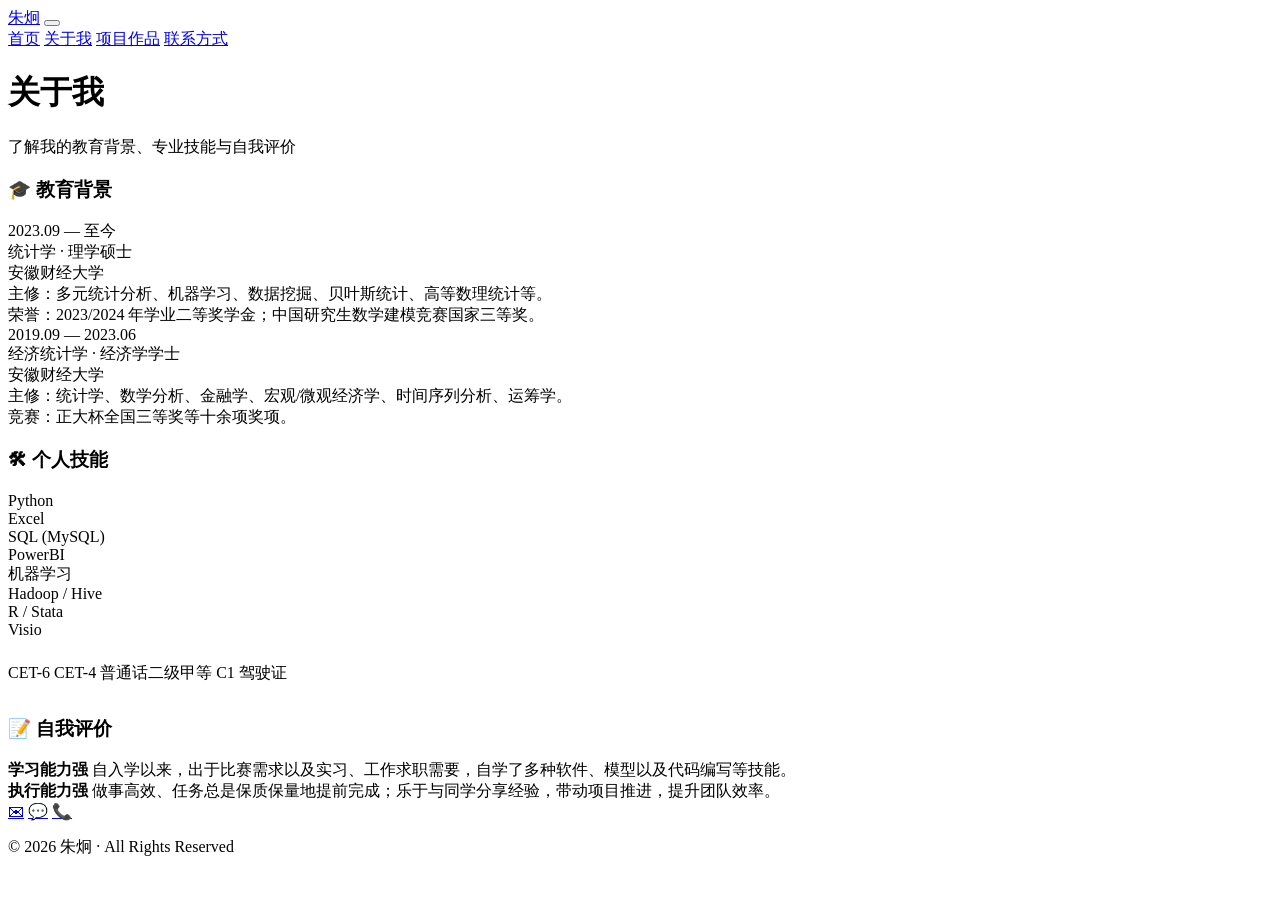
==== about.html @ 48a115e1 "Add about.html" ====
﻿<!DOCTYPE html>
<html lang="zh-CN">
<head>
  <meta charset="UTF-8">
  <meta name="viewport" content="width=device-width, initial-scale=1.0">
  <title>关于我 · 朱炯</title>
  <link rel="stylesheet" href="css/style.css">
</head>
<body>
  <nav class="navbar" id="navbar">
    <div class="container">
      <a href="index.html" class="nav-logo">朱炯</a>
      <button class="nav-toggle" id="navToggle" aria-label="菜单">
        <span></span><span></span><span></span>
      </button>
      <div class="nav-links" id="navLinks">
        <a href="index.html">首页</a>
        <a href="about.html" class="active">关于我</a>
        <a href="projects.html">项目作品</a>
        <a href="contact.html">联系方式</a>
      </div>
    </div>
  </nav>

  <div class="page-header">
    <h1>关于我</h1>
    <p>了解我的教育背景、专业技能与自我评价</p>
  </div>

  <section class="section">
    <div class="container">
      <div class="about-grid">
        <!-- 左侧：教育背景 -->
        <div class="about-card fade-in">
          <h3>🎓 教育背景</h3>
          <div class="timeline">
            <div class="timeline-item">
              <div class="date">2023.09 — 至今</div>
              <div class="title">统计学 · 理学硕士</div>
              <div class="school">安徽财经大学</div>
              <div class="desc">主修：多元统计分析、机器学习、数据挖掘、贝叶斯统计、高等数理统计等。<br>荣誉：2023/2024 年学业二等奖学金；中国研究生数学建模竞赛国家三等奖。</div>
            </div>
            <div class="timeline-item">
              <div class="date">2019.09 — 2023.06</div>
              <div class="title">经济统计学 · 经济学学士</div>
              <div class="school">安徽财经大学</div>
              <div class="desc">主修：统计学、数学分析、金融学、宏观/微观经济学、时间序列分析、运筹学。<br>竞赛：正大杯全国三等奖等十余项奖项。</div>
            </div>
          </div>
        </div>

        <!-- 右侧：个人技能 -->
        <div class="about-card fade-in">
          <h3>🛠 个人技能</h3>
          <div class="skills-grid">
            <div class="skill-group">
              <div class="skill-name">Python</div>
              <div class="skill-level"><div class="fill" style="width:90%"></div></div>
            </div>
            <div class="skill-group">
              <div class="skill-name">Excel</div>
              <div class="skill-level"><div class="fill" style="width:90%"></div></div>
            </div>
            <div class="skill-group">
              <div class="skill-name">SQL (MySQL)</div>
              <div class="skill-level"><div class="fill" style="width:85%"></div></div>
            </div>
            <div class="skill-group">
              <div class="skill-name">PowerBI</div>
              <div class="skill-level"><div class="fill" style="width:80%"></div></div>
            </div>
            <div class="skill-group">
              <div class="skill-name">机器学习</div>
              <div class="skill-level"><div class="fill" style="width:80%"></div></div>
            </div>
            <div class="skill-group">
              <div class="skill-name">Hadoop / Hive</div>
              <div class="skill-level"><div class="fill" style="width:70%"></div></div>
            </div>
            <div class="skill-group">
              <div class="skill-name">R / Stata</div>
              <div class="skill-level"><div class="fill" style="width:75%"></div></div>
            </div>
            <div class="skill-group">
              <div class="skill-name">Visio</div>
              <div class="skill-level"><div class="fill" style="width:75%"></div></div>
            </div>
          </div>

          <div class="cert-list" style="margin-top:24px">
            <span class="cert-badge">CET-6</span>
            <span class="cert-badge">CET-4</span>
            <span class="cert-badge">普通话二级甲等</span>
            <span class="cert-badge">C1 驾驶证</span>
          </div>
        </div>

        <!-- 左侧下方：自我评价（独占一行）在网格中放到第二行其实会跨两列，所以把这个放在外面再做个卡片 -->
      </div>

      <!-- 自我评价卡片 -->
      <div class="about-card fade-in" style="margin-top:32px">
        <h3>📝 自我评价</h3>
        <div class="eval-list">
          <div class="eval-item">
            <strong>学习能力强</strong>
            自入学以来，出于比赛需求以及实习、工作求职需要，自学了多种软件、模型以及代码编写等技能。
          </div>
          <div class="eval-item">
            <strong>执行能力强</strong>
            做事高效、任务总是保质保量地提前完成；乐于与同学分享经验，带动项目推进，提升团队效率。
          </div>
        </div>
      </div>
    </div>
  </section>

  <footer class="footer">
    <div class="social-links">
      <a href="mailto:18325976076@163.com" title="邮箱">✉</a>
      <a href="#" title="微信">💬</a>
      <a href="contact.html" title="联系我">📞</a>
    </div>
    <p>&copy; 2026 朱炯 · All Rights Reserved</p>
  </footer>

  <script src="js/main.js"></script>
</body>
</html>
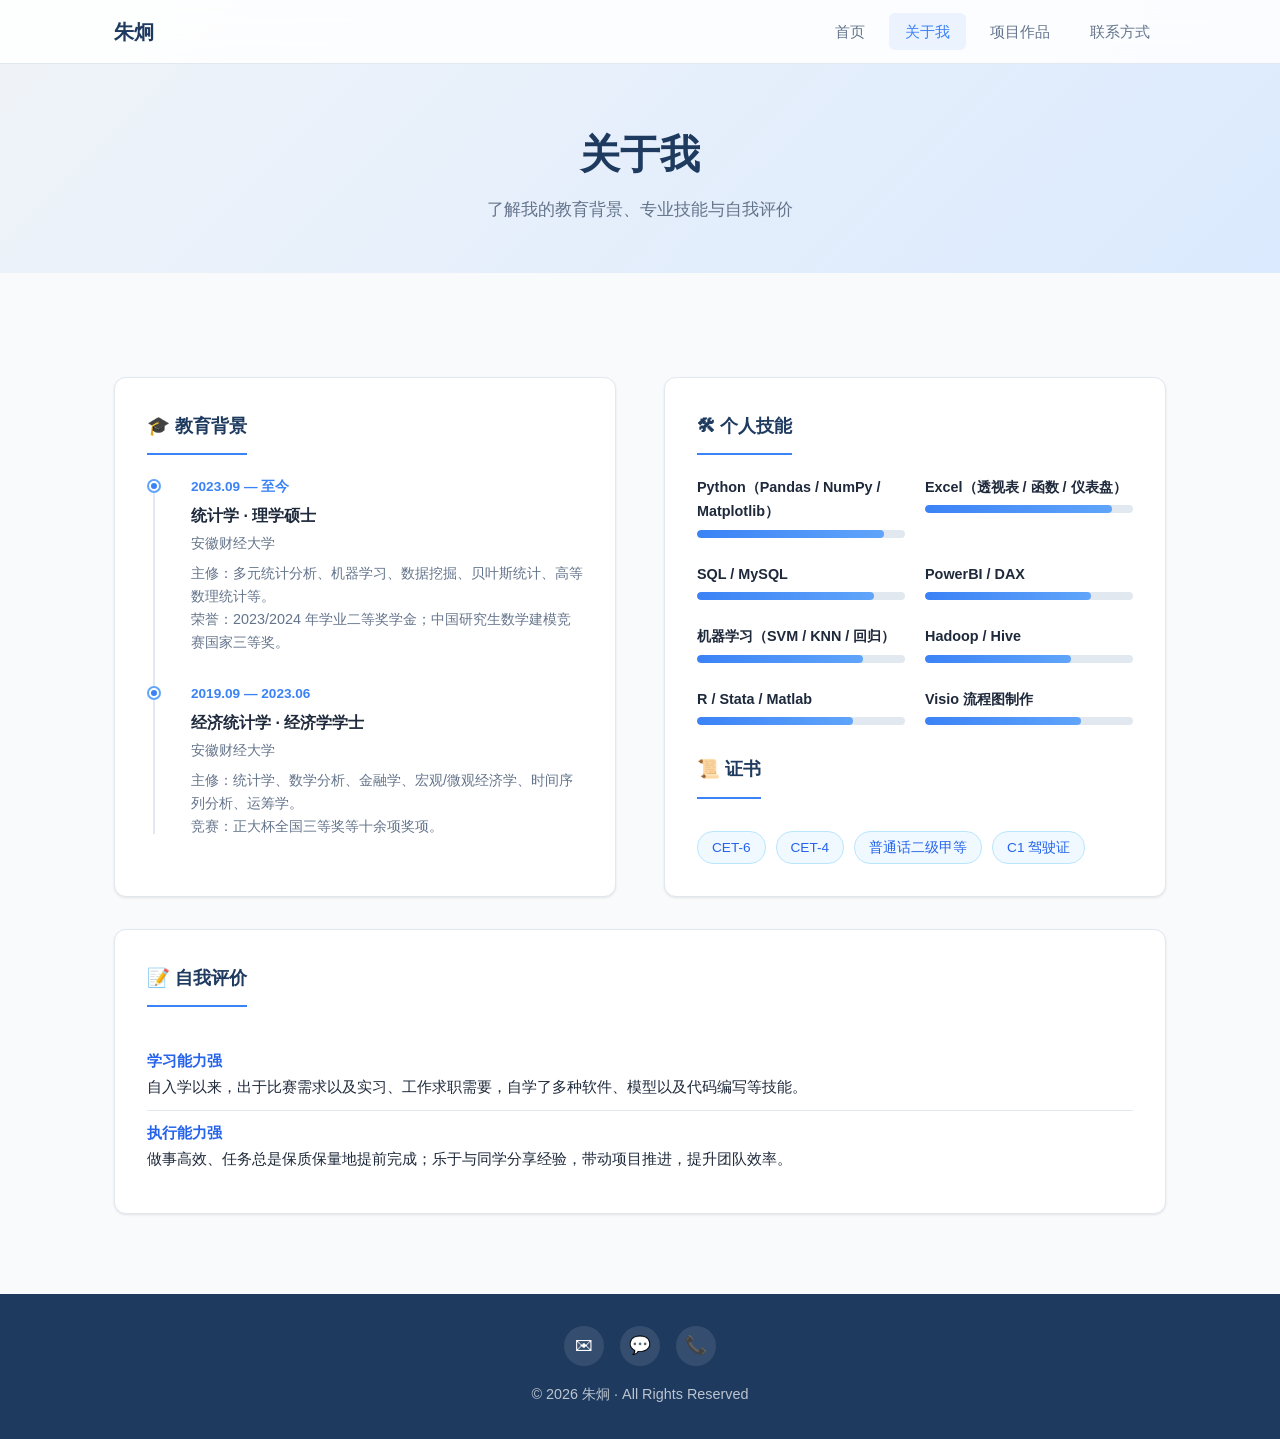
==== commit d31ead13: "feat: add SEO meta tags, JSON-LD, sitemap, robots.txt" ====
--- a/about.html
+++ b/about.html
@@ -3,7 +3,14 @@
 <head>
   <meta charset="UTF-8">
   <meta name="viewport" content="width=device-width, initial-scale=1.0">
-  <title>关于我 · 朱炯</title>
+  <title>关于我 · 朱炯 · 数据分析</title>
+  <meta name="description" content="了解朱炯的教育背景、专业技能、证书与自我评价。安徽财经大学统计学硕士，精通Python、SQL、Excel数据分析。">
+  <meta name="keywords" content="朱炯,关于我,教育背景,统计学,安徽财经大学,Python,SQL,个人简历">
+  <link rel="canonical" href="https://zhujiong22.github.io/about.html">
+  <meta property="og:title" content="关于我 · 朱炯 · 数据分析">
+  <meta property="og:description" content="朱炯的教育背景、技能与自我评价。安徽财经大学统计学硕士。">
+  <meta property="og:url" content="https://zhujiong22.github.io/about.html">
+  <meta property="og:locale" content="zh_CN">
   <link rel="stylesheet" href="css/style.css">
 </head>
 <body>
@@ -30,7 +37,6 @@
   <section class="section">
     <div class="container">
       <div class="about-grid">
-        <!-- 左侧：教育背景 -->
         <div class="about-card fade-in">
           <h3>🎓 教育背景</h3>
           <div class="timeline">
@@ -49,28 +55,27 @@
           </div>
         </div>
 
-        <!-- 右侧：个人技能 -->
         <div class="about-card fade-in">
           <h3>🛠 个人技能</h3>
           <div class="skills-grid">
             <div class="skill-group">
-              <div class="skill-name">Python</div>
+              <div class="skill-name">Python（Pandas / NumPy / Matplotlib）</div>
               <div class="skill-level"><div class="fill" style="width:90%"></div></div>
             </div>
             <div class="skill-group">
-              <div class="skill-name">Excel</div>
+              <div class="skill-name">Excel（透视表 / 函数 / 仪表盘）</div>
               <div class="skill-level"><div class="fill" style="width:90%"></div></div>
             </div>
             <div class="skill-group">
-              <div class="skill-name">SQL (MySQL)</div>
+              <div class="skill-name">SQL / MySQL</div>
               <div class="skill-level"><div class="fill" style="width:85%"></div></div>
             </div>
             <div class="skill-group">
-              <div class="skill-name">PowerBI</div>
+              <div class="skill-name">PowerBI / DAX</div>
               <div class="skill-level"><div class="fill" style="width:80%"></div></div>
             </div>
             <div class="skill-group">
-              <div class="skill-name">机器学习</div>
+              <div class="skill-name">机器学习（SVM / KNN / 回归）</div>
               <div class="skill-level"><div class="fill" style="width:80%"></div></div>
             </div>
             <div class="skill-group">
@@ -78,27 +83,25 @@
               <div class="skill-level"><div class="fill" style="width:70%"></div></div>
             </div>
             <div class="skill-group">
-              <div class="skill-name">R / Stata</div>
+              <div class="skill-name">R / Stata / Matlab</div>
               <div class="skill-level"><div class="fill" style="width:75%"></div></div>
             </div>
             <div class="skill-group">
-              <div class="skill-name">Visio</div>
+              <div class="skill-name">Visio 流程图制作</div>
               <div class="skill-level"><div class="fill" style="width:75%"></div></div>
             </div>
           </div>
 
-          <div class="cert-list" style="margin-top:24px">
+          <h3 style="margin-top:24px">📜 证书</h3>
+          <div class="cert-list">
             <span class="cert-badge">CET-6</span>
             <span class="cert-badge">CET-4</span>
             <span class="cert-badge">普通话二级甲等</span>
             <span class="cert-badge">C1 驾驶证</span>
           </div>
         </div>
-
-        <!-- 左侧下方：自我评价（独占一行）在网格中放到第二行其实会跨两列，所以把这个放在外面再做个卡片 -->
       </div>
 
-      <!-- 自我评价卡片 -->
       <div class="about-card fade-in" style="margin-top:32px">
         <h3>📝 自我评价</h3>
         <div class="eval-list">
@@ -117,9 +120,9 @@
 
   <footer class="footer">
     <div class="social-links">
-      <a href="mailto:18325976076@163.com" title="邮箱">✉</a>
-      <a href="#" title="微信">💬</a>
-      <a href="contact.html" title="联系我">📞</a>
+      <a href="mailto:18325976076@163.com" title="邮箱" aria-label="发送邮件">✉</a>
+      <a href="contact.html" title="微信" aria-label="微信联系">💬</a>
+      <a href="contact.html" title="联系我" aria-label="联系方式">📞</a>
     </div>
     <p>&copy; 2026 朱炯 · All Rights Reserved</p>
   </footer>
--- a/css/style.css
+++ b/css/style.css
@@ -0,0 +1,562 @@
+﻿/* ========== CSS Reset & Base ========== */
+*, *::before, *::after {
+  margin: 0;
+  padding: 0;
+  box-sizing: border-box;
+}
+
+:root {
+  --primary: #1e3a5f;
+  --primary-light: #2a5080;
+  --accent: #3b82f6;
+  --bg: #f8fafc;
+  --card-bg: #ffffff;
+  --text: #1e293b;
+  --text-muted: #64748b;
+  --border: #e2e8f0;
+  --radius: 12px;
+  --shadow: 0 1px 3px rgba(0,0,0,.06), 0 1px 2px rgba(0,0,0,.04);
+  --shadow-hover: 0 10px 25px rgba(0,0,0,.08), 0 4px 10px rgba(0,0,0,.04);
+  --transition: .25s ease;
+  --nav-height: 64px;
+}
+
+html { scroll-behavior: smooth; }
+
+body {
+  font-family: -apple-system, BlinkMacSystemFont, "Segoe UI", Roboto, "Noto Sans SC", "PingFang SC", "Microsoft YaHei", sans-serif;
+  color: var(--text);
+  background: var(--bg);
+  line-height: 1.7;
+  -webkit-font-smoothing: antialiased;
+}
+
+a { color: var(--accent); text-decoration: none; transition: color var(--transition); }
+a:hover { color: #2563eb; }
+
+img { max-width: 100%; display: block; }
+ul, ol { list-style: none; }
+
+.container {
+  max-width: 1100px;
+  margin: 0 auto;
+  padding: 0 24px;
+}
+
+/* ========== Navigation ========== */
+.navbar {
+  position: fixed;
+  top: 0; left: 0; right: 0;
+  height: var(--nav-height);
+  background: rgba(255,255,255,.85);
+  backdrop-filter: blur(12px);
+  border-bottom: 1px solid var(--border);
+  z-index: 1000;
+}
+
+.navbar.scrolled { box-shadow: 0 1px 8px rgba(0,0,0,.08); }
+
+.navbar .container {
+  display: flex;
+  align-items: center;
+  justify-content: space-between;
+  height: 100%;
+}
+
+.nav-logo {
+  font-size: 1.25rem;
+  font-weight: 700;
+  color: var(--primary);
+}
+
+.nav-links { display: flex; gap: 8px; }
+
+.nav-links a {
+  padding: 6px 16px;
+  border-radius: 6px;
+  color: var(--text-muted);
+  font-size: .95rem;
+  font-weight: 500;
+  transition: all var(--transition);
+}
+
+.nav-links a:hover,
+.nav-links a.active {
+  color: var(--accent);
+  background: rgba(59,130,246,.08);
+}
+
+.nav-toggle {
+  display: none;
+  flex-direction: column;
+  gap: 5px;
+  background: none;
+  border: none;
+  cursor: pointer;
+  padding: 4px;
+}
+
+.nav-toggle span {
+  display: block;
+  width: 24px;
+  height: 2px;
+  background: var(--text);
+  border-radius: 2px;
+  transition: all var(--transition);
+}
+
+@media (max-width: 768px) {
+  .nav-toggle { display: flex; }
+  .nav-links {
+    position: fixed;
+    top: var(--nav-height);
+    left: 0; right: 0;
+    background: var(--card-bg);
+    flex-direction: column;
+    padding: 16px;
+    gap: 4px;
+    border-bottom: 1px solid var(--border);
+    transform: translateY(-100%);
+    opacity: 0;
+    pointer-events: none;
+    transition: all var(--transition);
+  }
+  .nav-links.open {
+    transform: translateY(0);
+    opacity: 1;
+    pointer-events: auto;
+  }
+  .nav-links a { padding: 10px 16px; font-size: 1rem; }
+}
+
+/* ========== Hero ========== */
+.hero {
+  min-height: 100vh;
+  display: flex;
+  align-items: center;
+  justify-content: center;
+  text-align: center;
+  padding: 120px 24px 80px;
+  background: linear-gradient(135deg, #f0f4f8 0%, #e2e8f0 50%, #dbeafe 100%);
+}
+
+.hero-content { max-width: 680px; }
+
+.hero-content h1 {
+  font-size: clamp(2.5rem, 6vw, 4rem);
+  font-weight: 800;
+  color: var(--primary);
+  line-height: 1.15;
+  margin-bottom: 16px;
+}
+
+.hero-content .subtitle {
+  font-size: clamp(1.1rem, 2.5vw, 1.35rem);
+  color: var(--text-muted);
+  margin-bottom: 24px;
+}
+
+.hero-content .tagline {
+  font-size: 1.05rem;
+  color: var(--text-muted);
+  margin-bottom: 36px;
+  line-height: 1.8;
+}
+
+.hero-cta {
+  display: flex;
+  gap: 12px;
+  justify-content: center;
+  flex-wrap: wrap;
+}
+
+.btn {
+  display: inline-flex;
+  align-items: center;
+  gap: 8px;
+  padding: 12px 28px;
+  border-radius: 8px;
+  font-size: .95rem;
+  font-weight: 600;
+  cursor: pointer;
+  border: none;
+  transition: all var(--transition);
+  text-decoration: none;
+}
+
+.btn-primary {
+  background: var(--accent);
+  color: #fff;
+}
+.btn-primary:hover {
+  background: #2563eb;
+  color: #fff;
+  transform: translateY(-2px);
+  box-shadow: 0 4px 12px rgba(59,130,246,.35);
+}
+
+.btn-outline {
+  background: transparent;
+  color: var(--primary);
+  border: 2px solid var(--border);
+}
+.btn-outline:hover {
+  border-color: var(--accent);
+  color: var(--accent);
+  transform: translateY(-2px);
+}
+
+/* ========== Sections ========== */
+.section { padding: 80px 0; }
+
+.section-title {
+  font-size: 1.75rem;
+  font-weight: 700;
+  color: var(--primary);
+  text-align: center;
+  margin-bottom: 12px;
+}
+
+.section-subtitle {
+  text-align: center;
+  color: var(--text-muted);
+  margin-bottom: 48px;
+  font-size: 1.05rem;
+}
+
+/* Skills Tags (home) */
+.skills-tags {
+  display: flex;
+  flex-wrap: wrap;
+  gap: 10px;
+  justify-content: center;
+  margin-bottom: 40px;
+}
+
+.skill-tag {
+  padding: 6px 16px;
+  border-radius: 20px;
+  background: rgba(59,130,246,.08);
+  color: #2563eb;
+  font-size: .875rem;
+  font-weight: 500;
+  border: 1px solid rgba(59,130,246,.15);
+  transition: all var(--transition);
+}
+.skill-tag:hover {
+  background: var(--accent);
+  color: #fff;
+  border-color: var(--accent);
+}
+
+/* ========== About ========== */
+.about-grid {
+  display: grid;
+  grid-template-columns: 1fr 1fr;
+  gap: 48px;
+  margin-top: 24px;
+}
+
+.about-card {
+  background: var(--card-bg);
+  border-radius: var(--radius);
+  padding: 32px;
+  box-shadow: var(--shadow);
+  border: 1px solid var(--border);
+  transition: box-shadow var(--transition);
+}
+.about-card:hover { box-shadow: var(--shadow-hover); }
+
+.about-card h3 {
+  font-size: 1.15rem;
+  font-weight: 700;
+  color: var(--primary);
+  margin-bottom: 20px;
+  padding-bottom: 12px;
+  border-bottom: 2px solid var(--accent);
+  display: inline-block;
+}
+
+/* Timeline */
+.timeline { position: relative; padding-left: 24px; }
+.timeline::before {
+  content: "";
+  position: absolute;
+  left: 6px;
+  top: 4px;
+  bottom: 4px;
+  width: 2px;
+  background: var(--border);
+}
+
+.timeline-item {
+  position: relative;
+  margin-bottom: 28px;
+  padding-left: 20px;
+}
+.timeline-item:last-child { margin-bottom: 0; }
+
+.timeline-item::before {
+  content: "";
+  position: absolute;
+  left: -22px;
+  top: 6px;
+  width: 10px;
+  height: 10px;
+  border-radius: 50%;
+  background: var(--accent);
+  border: 2px solid var(--card-bg);
+  box-shadow: 0 0 0 2px #60a5fa;
+}
+
+.timeline-item .date {
+  font-size: .85rem;
+  color: var(--accent);
+  font-weight: 600;
+  margin-bottom: 4px;
+}
+.timeline-item .title { font-weight: 700; font-size: 1rem; margin-bottom: 2px; }
+.timeline-item .school { font-size: .9rem; color: var(--text-muted); margin-bottom: 6px; }
+.timeline-item .desc { font-size: .9rem; color: var(--text-muted); line-height: 1.6; }
+
+/* Skills Grid */
+.skills-grid {
+  display: grid;
+  grid-template-columns: 1fr 1fr;
+  gap: 20px;
+}
+
+.skill-group { margin-bottom: 4px; }
+.skill-group .skill-name { font-weight: 600; font-size: .9rem; margin-bottom: 6px; color: var(--text); }
+.skill-group .skill-level {
+  height: 8px;
+  background: var(--border);
+  border-radius: 4px;
+  overflow: hidden;
+}
+.skill-group .skill-level .fill {
+  height: 100%;
+  background: linear-gradient(90deg, var(--accent), #60a5fa);
+  border-radius: 4px;
+  width: 0;
+  transition: width .8s ease;
+}
+
+.cert-list { display: flex; flex-wrap: wrap; gap: 10px; margin-top: 12px; }
+.cert-badge {
+  padding: 4px 14px;
+  border-radius: 16px;
+  background: #f0f9ff;
+  color: #2563eb;
+  font-size: .85rem;
+  border: 1px solid #bae6fd;
+}
+
+.eval-list { margin-top: 12px; }
+.eval-item {
+  padding: 10px 0;
+  border-bottom: 1px solid var(--border);
+  font-size: .95rem;
+  line-height: 1.6;
+}
+.eval-item:last-child { border-bottom: none; }
+.eval-item strong { color: #2563eb; display: block; margin-bottom: 2px; }
+
+@media (max-width: 768px) {
+  .about-grid { grid-template-columns: 1fr; gap: 24px; }
+  .skills-grid { grid-template-columns: 1fr; }
+}
+
+/* ========== Projects ========== */
+.projects-grid {
+  display: grid;
+  grid-template-columns: repeat(auto-fill, minmax(340px, 1fr));
+  gap: 24px;
+}
+
+.project-card {
+  background: var(--card-bg);
+  border-radius: var(--radius);
+  overflow: hidden;
+  border: 1px solid var(--border);
+  box-shadow: var(--shadow);
+  transition: all var(--transition);
+}
+.project-card:hover {
+  transform: translateY(-4px);
+  box-shadow: var(--shadow-hover);
+}
+
+.project-card .card-img {
+  height: 200px;
+  background: linear-gradient(135deg, var(--primary), var(--primary-light));
+  display: flex;
+  align-items: center;
+  justify-content: center;
+  color: #fff;
+  font-size: 2.5rem;
+  font-weight: 700;
+  position: relative;
+  overflow: hidden;
+}
+
+.project-card .card-body { padding: 24px; }
+.project-card .card-body h3 {
+  font-size: 1.1rem;
+  font-weight: 700;
+  color: var(--primary);
+  margin-bottom: 8px;
+}
+.project-card .card-body p {
+  font-size: .9rem;
+  color: var(--text-muted);
+  line-height: 1.6;
+  margin-bottom: 16px;
+}
+
+.project-card .tech-tags { display: flex; flex-wrap: wrap; gap: 6px; }
+.project-card .tech-tag {
+  padding: 3px 10px;
+  border-radius: 12px;
+  background: #f0f4ff;
+  color: #2563eb;
+  font-size: .8rem;
+  font-weight: 500;
+}
+
+@media (max-width: 480px) {
+  .projects-grid { grid-template-columns: 1fr; }
+}
+
+/* ========== Contact ========== */
+.contact-wrap {
+  display: grid;
+  grid-template-columns: 1fr 1fr;
+  gap: 48px;
+}
+
+.contact-form {
+  background: var(--card-bg);
+  padding: 32px;
+  border-radius: var(--radius);
+  box-shadow: var(--shadow);
+  border: 1px solid var(--border);
+}
+
+.form-group { margin-bottom: 20px; }
+.form-group label {
+  display: block;
+  font-size: .9rem;
+  font-weight: 600;
+  margin-bottom: 6px;
+  color: var(--text);
+}
+.form-group input,
+.form-group textarea {
+  width: 100%;
+  padding: 10px 14px;
+  border: 1px solid var(--border);
+  border-radius: 8px;
+  font-size: .95rem;
+  font-family: inherit;
+  color: var(--text);
+  background: var(--bg);
+  transition: border-color var(--transition), box-shadow var(--transition);
+  outline: none;
+}
+.form-group input:focus,
+.form-group textarea:focus {
+  border-color: var(--accent);
+  box-shadow: 0 0 0 3px rgba(59,130,246,.15);
+}
+.form-group textarea { min-height: 120px; resize: vertical; }
+
+.contact-info { display: flex; flex-direction: column; gap: 20px; justify-content: center; }
+
+.contact-item {
+  display: flex;
+  align-items: center;
+  gap: 16px;
+  padding: 16px 20px;
+  background: var(--card-bg);
+  border-radius: var(--radius);
+  border: 1px solid var(--border);
+  box-shadow: var(--shadow);
+  transition: box-shadow var(--transition);
+}
+.contact-item:hover { box-shadow: var(--shadow-hover); }
+
+.contact-item .icon {
+  width: 44px;
+  height: 44px;
+  border-radius: 10px;
+  background: rgba(59,130,246,.1);
+  display: flex;
+  align-items: center;
+  justify-content: center;
+  font-size: 1.25rem;
+  flex-shrink: 0;
+}
+
+.contact-item .info-label { font-size: .8rem; color: var(--text-muted); margin-bottom: 2px; }
+.contact-item .info-value { font-size: .95rem; font-weight: 600; color: var(--text); }
+
+@media (max-width: 768px) {
+  .contact-wrap { grid-template-columns: 1fr; gap: 32px; }
+}
+
+/* ========== Footer ========== */
+.footer {
+  background: var(--primary);
+  color: rgba(255,255,255,.7);
+  text-align: center;
+  padding: 32px 24px;
+  font-size: .9rem;
+}
+
+.footer .social-links {
+  display: flex;
+  justify-content: center;
+  gap: 16px;
+  margin-bottom: 16px;
+}
+
+.footer .social-links a {
+  display: flex;
+  align-items: center;
+  justify-content: center;
+  width: 40px;
+  height: 40px;
+  border-radius: 50%;
+  background: rgba(255,255,255,.1);
+  color: #fff;
+  font-size: 1.1rem;
+  transition: all var(--transition);
+}
+.footer .social-links a:hover {
+  background: var(--accent);
+  transform: translateY(-2px);
+}
+
+/* ========== Page Header ========== */
+.page-header {
+  padding: 120px 24px 48px;
+  background: linear-gradient(135deg, #f0f4f8 0%, #dbeafe 100%);
+  text-align: center;
+}
+
+.page-header h1 {
+  font-size: clamp(1.8rem, 4vw, 2.5rem);
+  font-weight: 800;
+  color: var(--primary);
+}
+
+.page-header p { color: var(--text-muted); font-size: 1.05rem; margin-top: 8px; }
+
+/* ========== Animations ========== */
+.fade-in {
+  opacity: 0;
+  transform: translateY(20px);
+  transition: opacity .6s ease, transform .6s ease;
+}
+.fade-in.visible { opacity: 1; transform: translateY(0); }
